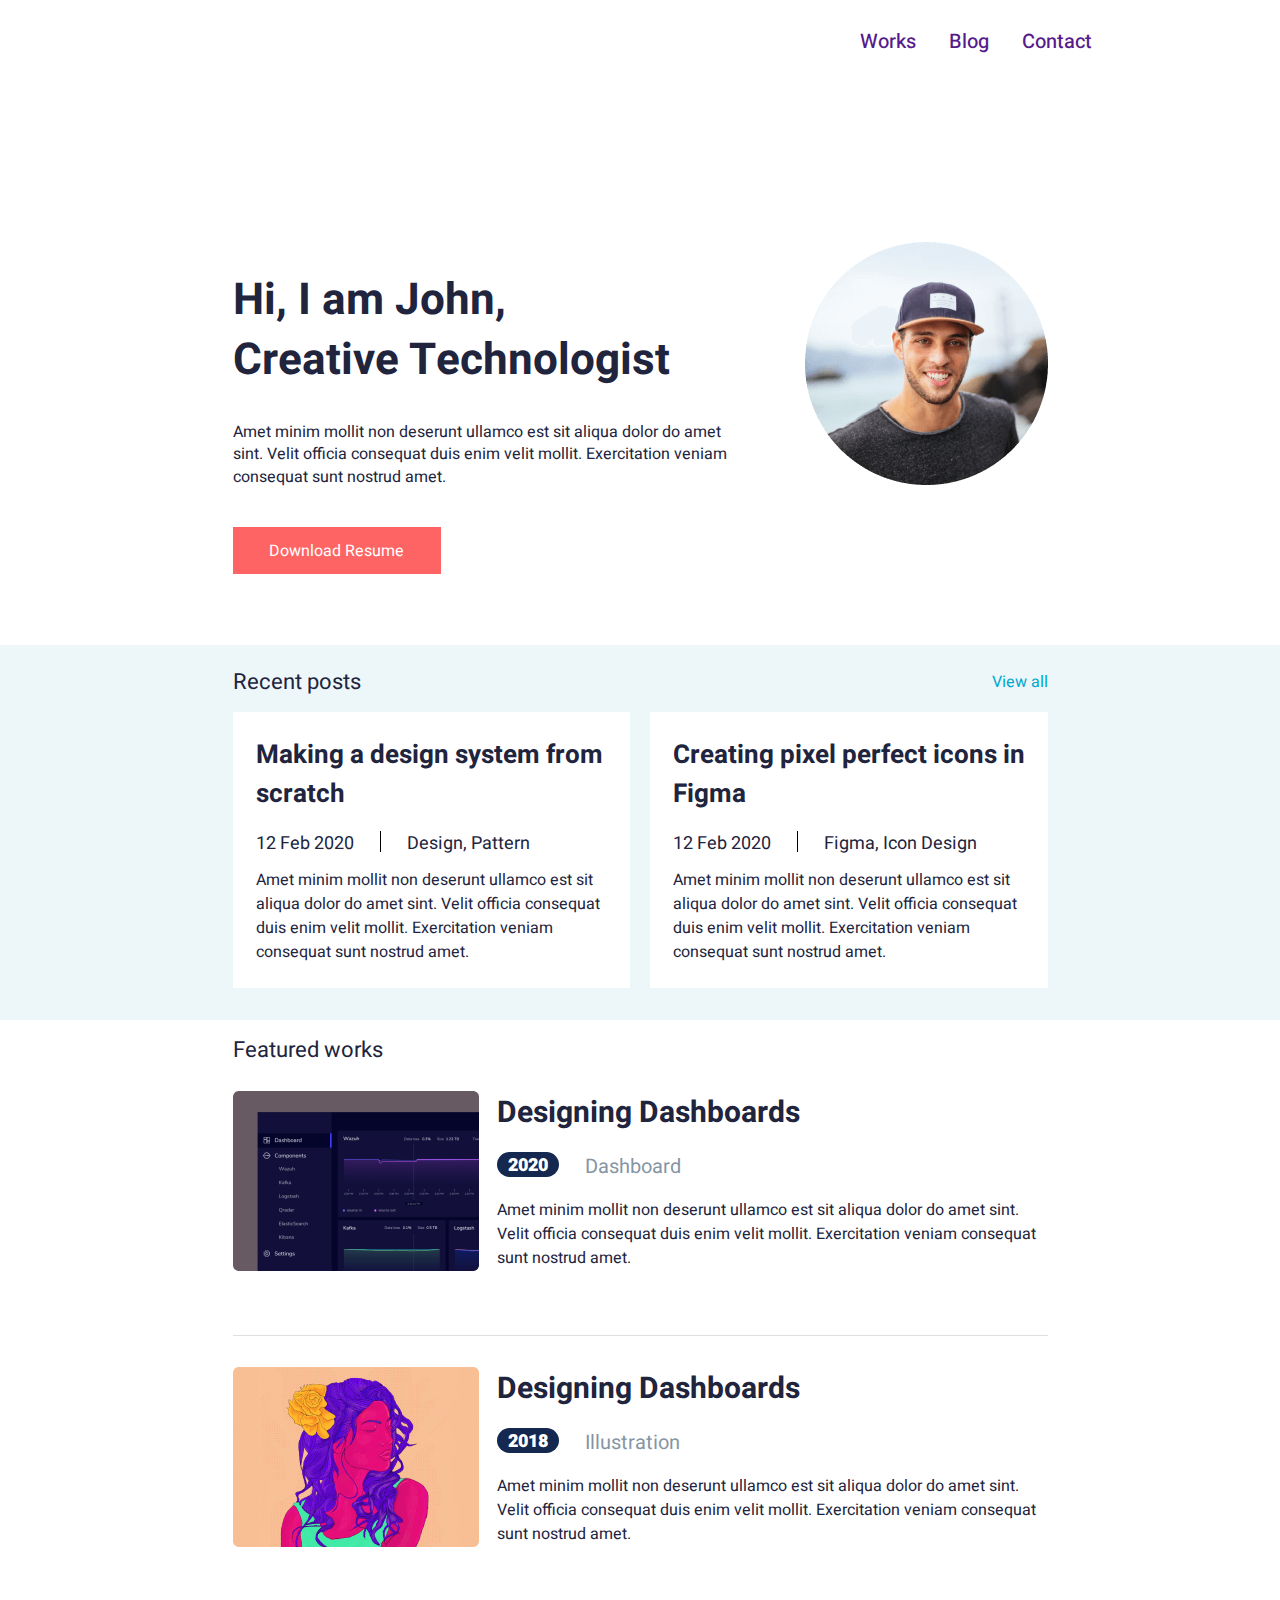
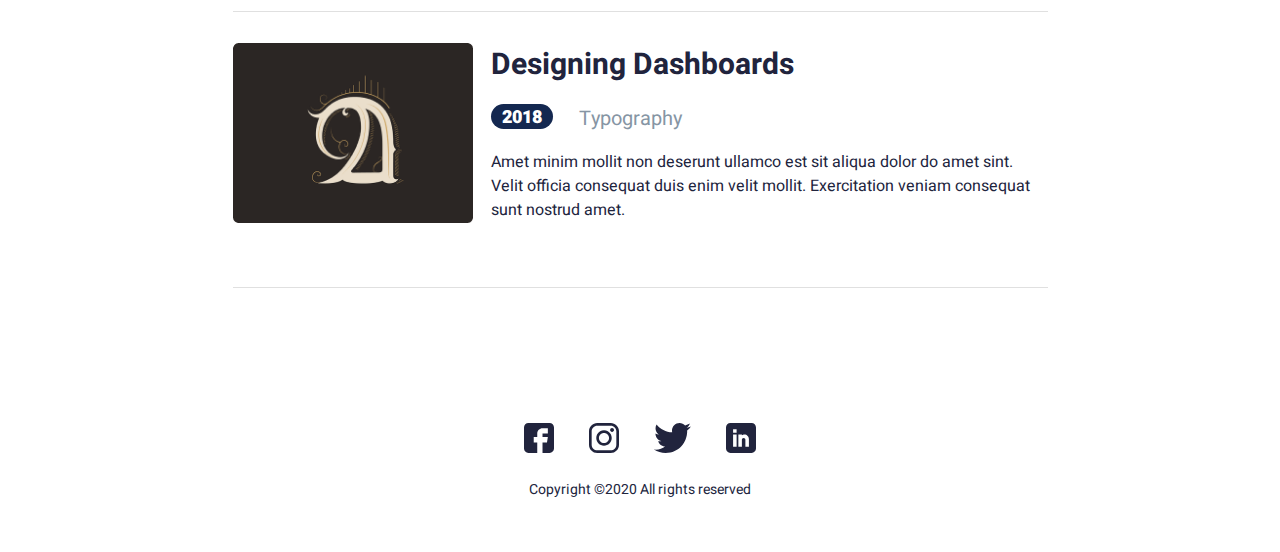
==== index.html @ 6b009638 "added" ====
<!DOCTYPE html>
<html lang="en">
	<head>
		<meta charset="UTF-8" />
		<meta http-equiv="X-UA-Compatible" content="IE=edge" />
		<meta name="viewport" content="width=device-width, initial-scale=1.0" />
		<title>John Portfolio</title>
		<link rel="stylesheet" href="./css/main.css" />
	</head>
	<body>
		<!-- HEADER -->
		<header class="header">
			<div class="container header__container">
				<nav class="header__nav hidden">
					<ul class="nav__list">
						<li class="nav__item">
							<a class="nav__link" href="">Works</a>
						</li>
						<li class="nav__item">
							<a class="nav__link" href="">Blog</a>
						</li>
						<li class="nav__item">
							<a class="nav__link" href="">Contact</a>
						</li>
					</ul>
				</nav>
				<img
					class="header__button"
					src="./images/svg/menu.svg"
					alt=""
				/>
			</div>
		</header>
		<!-- MAIN -->
		<main class="main">
			<!-- HERO -->
			<section class="hero">
				<div class="container hero__container">
					<div class="hero__info">
						<h1 class="hero__title">
							Hi, I am John, <br />
							Creative Technologist
						</h1>
						<p class="hero__subt">
							Amet minim mollit non deserunt ullamco est sit
							aliqua dolor do amet sint. Velit officia consequat
							duis enim velit mollit. Exercitation veniam
							consequat sunt nostrud amet.
						</p>
						<button class="hero__button">Download Resume</button>
					</div>
					<img
						class="hero__img"
						src="./images/png/portret.png"
						alt="photo"
						width="243"
						height="243"
					/>
				</div>
			</section>

			<!-- RESENT -->
			<section class="resent">
				<div class="container">
					<div class="resent__header">
						<p class="resent__title section-title">Recent posts</p>
						<a class="resent__link" href=""> View all </a>
					</div>

					<ul class="resent__list">
						<li class="resent__item">
							<h2 class="resent__item-title">
								Making a design system from scratch
							</h2>
							<div class="resent__time-info">
								<p class="resent__info-text time">
									12 Feb 2020
								</p>
								<div class="midle-line"></div>
								<p class="resent__info-text info">
									Design, Pattern
								</p>
							</div>
							<p class="resent__subt">
								Amet minim mollit non deserunt ullamco est sit
								aliqua dolor do amet sint. Velit officia
								consequat duis enim velit mollit. Exercitation
								veniam consequat sunt nostrud amet.
							</p>
						</li>
						<li class="resent__item">
							<h2 class="resent__item-title">
								Creating pixel perfect icons in Figma
							</h2>
							<div class="resent__time-info">
								<p class="resent__info-text time">
									12 Feb 2020
								</p>
								<div class="midle-line"></div>
								<p class="resent__info-text info">
									Figma, Icon Design
								</p>
							</div>
							<p class="resent__subt">
								Amet minim mollit non deserunt ullamco est sit
								aliqua dolor do amet sint. Velit officia
								consequat duis enim velit mollit. Exercitation
								veniam consequat sunt nostrud amet.
							</p>
						</li>
					</ul>
				</div>
			</section>
			<!-- WORKS -->
			<section class="works">
				<div class="container">
					<h3 class="works__title section-title">Featured works</h3>
					<ul class="works__list">
						<li class="works__item">
							<img
								class="works__item-img"
								src="./images/png/static.png"
								alt="picture"
								width="246"
								height="180"
								srcset="
									./images/png/static.png    1x,
									./images/png/static@2x.png 2x
								"
							/>
							<div class="works__item-infos">
								<h2 class="works__item-title">
									Designing Dashboards
								</h2>
								<div class="works__item-info">
									<button class="year-button">2020</button>
									<p class="indikator">Dashboard</p>
								</div>
								<p class="works__item-subt">
									Amet minim mollit non deserunt ullamco est
									sit aliqua dolor do amet sint. Velit officia
									consequat duis enim velit mollit.
									Exercitation veniam consequat sunt nostrud
									amet.
								</p>
							</div>
						</li>
						<li class="works__item">
							<img
								class="works__item-img"
								src="./images/png/girl.png"
								alt="picture"
								width="246"
								height="180"
								srcset="
									./images/png/girl.png    1x,
									./images/png/girl@2x.png 2x
								"
							/>
							<div class="works__item-infos">
								<h2 class="works__item-title">
									Designing Dashboards
								</h2>
								<div class="works__item-info">
									<button class="year-button">2018</button>
									<p class="indikator">Illustration</p>
								</div>
								<p class="works__item-subt">
									Amet minim mollit non deserunt ullamco est
									sit aliqua dolor do amet sint. Velit officia
									consequat duis enim velit mollit.
									Exercitation veniam consequat sunt nostrud
									amet.
								</p>
							</div>
						</li>
						<li class="works__item">
							<img
								class="works__item-img"
								src="./images/png/typography.png"
								alt="picture"
								width="246"
								height="180"
								srcset="
									./images/png/typography.png    1x,
									./images/png/typography@2x.png 2x
								"
							/>
							<div class="works__item-infos">
								<h2 class="works__item-title">
									Designing Dashboards
								</h2>
								<div class="works__item-info">
									<button class="year-button">2018</button>
									<p class="indikator">Typography</p>
								</div>
								<p class="works__item-subt">
									Amet minim mollit non deserunt ullamco est
									sit aliqua dolor do amet sint. Velit officia
									consequat duis enim velit mollit.
									Exercitation veniam consequat sunt nostrud
									amet.
								</p>
							</div>
						</li>
					</ul>
				</div>
			</section>
		</main>
		<!-- FOOTER -->
		<footer class="footer">
			<div class="container">
				<div class="footer__social">
					<img
						class="footer__social-icon"
						src="./images/svg/fb.svg"
						alt=""
					/>
					<img
						class="footer__social-icon"
						src="./images/svg/insta.svg"
						alt=""
					/>
					<img
						class="footer__social-icon"
						src="./images/svg/Vector.svg"
						alt=""
					/>
					<img
						class="footer__social-icon"
						src="./images/svg/Linkedin.svg"
						alt=""
					/>
				</div>
				<p class="copyright">Copyright ©2020 All rights reserved</p>
			</div>
		</footer>
		<!-- JavaScript -->
		<script src="js/scripts.js" defer></script>
	</body>
</html>
---- css/main.css ----
/*! normalize.css v8.0.1 | MIT License | github.com/necolas/normalize.css */@import"https://fonts.googleapis.com/css2?family=Heebo:wght@400;500;700;900&display=swap";html{line-height:1.15;-webkit-text-size-adjust:100%}body{margin:0}main{display:block}h1{font-size:2em;margin:.67em 0}hr{box-sizing:content-box;height:0;overflow:visible}pre{font-family:monospace,monospace;font-size:1em}a{background-color:rgba(0,0,0,0)}abbr[title]{border-bottom:none;text-decoration:underline;text-decoration:underline dotted}b,strong{font-weight:bolder}code,kbd,samp{font-family:monospace,monospace;font-size:1em}small{font-size:80%}sub,sup{font-size:75%;line-height:0;position:relative;vertical-align:baseline}sub{bottom:-0.25em}sup{top:-0.5em}img{border-style:none}button,input,optgroup,select,textarea{font-family:inherit;font-size:100%;line-height:1.15;margin:0}button,input{overflow:visible}button,select{text-transform:none}button,[type=button],[type=reset],[type=submit]{-webkit-appearance:button}button::-moz-focus-inner,[type=button]::-moz-focus-inner,[type=reset]::-moz-focus-inner,[type=submit]::-moz-focus-inner{border-style:none;padding:0}button:-moz-focusring,[type=button]:-moz-focusring,[type=reset]:-moz-focusring,[type=submit]:-moz-focusring{outline:1px dotted ButtonText}fieldset{padding:.35em .75em .625em}legend{box-sizing:border-box;color:inherit;display:table;max-width:100%;padding:0;white-space:normal}progress{vertical-align:baseline}textarea{overflow:auto}[type=checkbox],[type=radio]{box-sizing:border-box;padding:0}[type=number]::-webkit-inner-spin-button,[type=number]::-webkit-outer-spin-button{height:auto}[type=search]{-webkit-appearance:textfield;outline-offset:-2px}[type=search]::-webkit-search-decoration{-webkit-appearance:none}::-webkit-file-upload-button{-webkit-appearance:button;font:inherit}details{display:block}summary{display:list-item}template{display:none}[hidden]{display:none}*{margin:0;padding:0;box-sizing:border-box}html{height:100%;scroll-behavior:smooth}ul{list-style-type:none}a{text-decoration:none}body{background-color:#fff;display:flex;flex-direction:column;height:100%}.container{width:100%;max-width:855px;margin-left:auto;margin-right:auto;padding-left:2rem;padding-right:2rem}@media screen and (max-width: 768px){.container{padding-left:1.5rem;padding-right:1.5rem}}@media screen and (max-width: 375px){.container{padding-left:1rem;padding-right:1rem}}.main{flex-grow:1}input{outline:none;background-color:rgba(0,0,0,0)}html{font-size:62.5%}body{font-family:"Heebo","Arial",sans-serif;font-size:1.6rem;color:#21243d;font-weight:400;line-height:1.5}h1{font-size:4.4rem;line-height:1.36;font-weight:700;color:#21243d}@media screen and (max-width: 375px){h1{font-size:3.2rem}}h2{font-size:2.6rem;line-height:1.5;font-weight:700}@media screen and (max-width: 375px){h2{font-size:2.2rem}}.section-title{font-weight:400;font-size:2.2rem;line-height:6rem}@media screen and (max-width: 550px){.hidden{display:none}}.header{padding:2.7rem 0;margin-bottom:15.8rem}.header__container{display:flex;max-width:943px}.hero__container{display:flex;justify-content:space-between;margin-bottom:7.1rem}@media screen and (max-width: 550px){.hero__container{flex-direction:column-reverse;align-items:center}}.hero__info{width:49.7rem}@media screen and (max-width: 550px){.hero__info{max-width:80vw;text-align:center}}.hero__subt{font-size:1.6rem;line-height:1.43;color:#21243d;margin-bottom:3.8rem}.hero__button{width:20.8rem;height:4.7rem;background-color:#ff6464;color:#fff}@media screen and (max-width: 550px){.hero__img{width:20rem;height:20rem}}@media screen and (max-width: 375px){.hero__img{width:17rem;height:17rem}}.hero button{border-radius:.2 rem}.resent{background-color:#edf7fa;padding:.7rem 0 3.2rem}.resent__header{display:flex;justify-content:space-between;align-items:center}@media screen and (max-width: 550px){.resent__header{justify-content:center}}.resent__link{color:#00a8cc;font-weight:400;font-size:1.6rem;line-height:2.4rem}@media screen and (max-width: 550px){.resent__link{display:none}}.resent__list{display:flex;gap:2rem}@media screen and (max-width: 768px){.resent__list{flex-direction:column}}.resent__item{padding:2.4rem 2.1rem 2.4rem 2.3rem;background-color:#fff}.resent__item-title{margin-bottom:1.7rem}.resent__time-info{display:flex;column-gap:2.6rem;margin-bottom:1.1rem}.resent .midle-line{width:1px;height:2.1rem;border:none;background-color:#000}.resent__info-text{font-size:1.8rem;line-height:1.44}@media screen and (max-width: 550px){.resent__info-text{font-size:1.6rem}}.works__title{margin-bottom:1.1rem}@media screen and (max-width: 650px){.works__title{text-align:center}}.works__list{display:flex;flex-direction:column;gap:3.1rem;margin-bottom:8.3rem}.works__item{border-bottom:1px solid #e0e0e0;display:flex;gap:1.8rem;padding-bottom:3.5rem}@media screen and (max-width: 650px){.works__item{flex-direction:column}.works__item-img{width:80vw;height:inherit}}@media screen and (max-width: 375px){.works__item-img{width:80vw;height:inherit}}@media screen and (max-width: 650px){.works__item:not(:first-child){display:none}}.works__item-infos{display:flex;flex-direction:column}.works__item-title{font-size:3rem;line-height:1.5;margin-bottom:1.6rem}@media screen and (max-width: 375px){.works__item-title{font-size:2.4rem}}.works__item-info{display:flex;gap:2.6rem;margin-bottom:1.7rem;width:100%}.works__item-subt{padding-bottom:3rem}@media screen and (max-width: 550px){.works__item-subt{width:80vw}}.works .year-button{width:6.2rem;height:2.5rem;border-radius:16px;background-color:#142850;color:#fff;font-weight:900;font-size:1.8rem;padding:.4rem}.works .indikator{font-weight:400;font-size:2rem;line-height:2.9rem;color:#8695a4}nav{margin-left:auto}nav ul{display:flex;column-gap:3.3rem}nav li{font-size:2rem;line-height:1.5;color:#000;font-family:"Heebo","Arial",sans-serif;font-weight:500}@media screen and (max-width: 550px){nav{z-index:10;position:fixed;width:100%;height:100%;top:-2.7rem}}@media screen and (max-width: 550px)and (max-width: 550px){nav{background:rgba(0,0,0,.7);padding-top:20rem}}@media screen and (max-width: 550px){nav ul{flex-direction:column;text-align:center;gap:5rem}nav ul a{color:#fff;font-size:3rem;letter-spacing:.7rem}}.footer .container{display:flex;flex-direction:column;justify-content:center;align-items:center;padding:5.2rem 2rem;gap:2.6rem}.footer__social{display:flex;gap:3.5rem}.footer .copyright{font-size:1.4rem;line-height:2.1rem}button{border:0;cursor:pointer}.header__button{z-index:10;margin-left:auto;display:none;user-select:none}@media screen and (max-width: 550px){.header__button{display:block}}.header__button:hover{cursor:pointer}/*# sourceMappingURL=main.css.map */
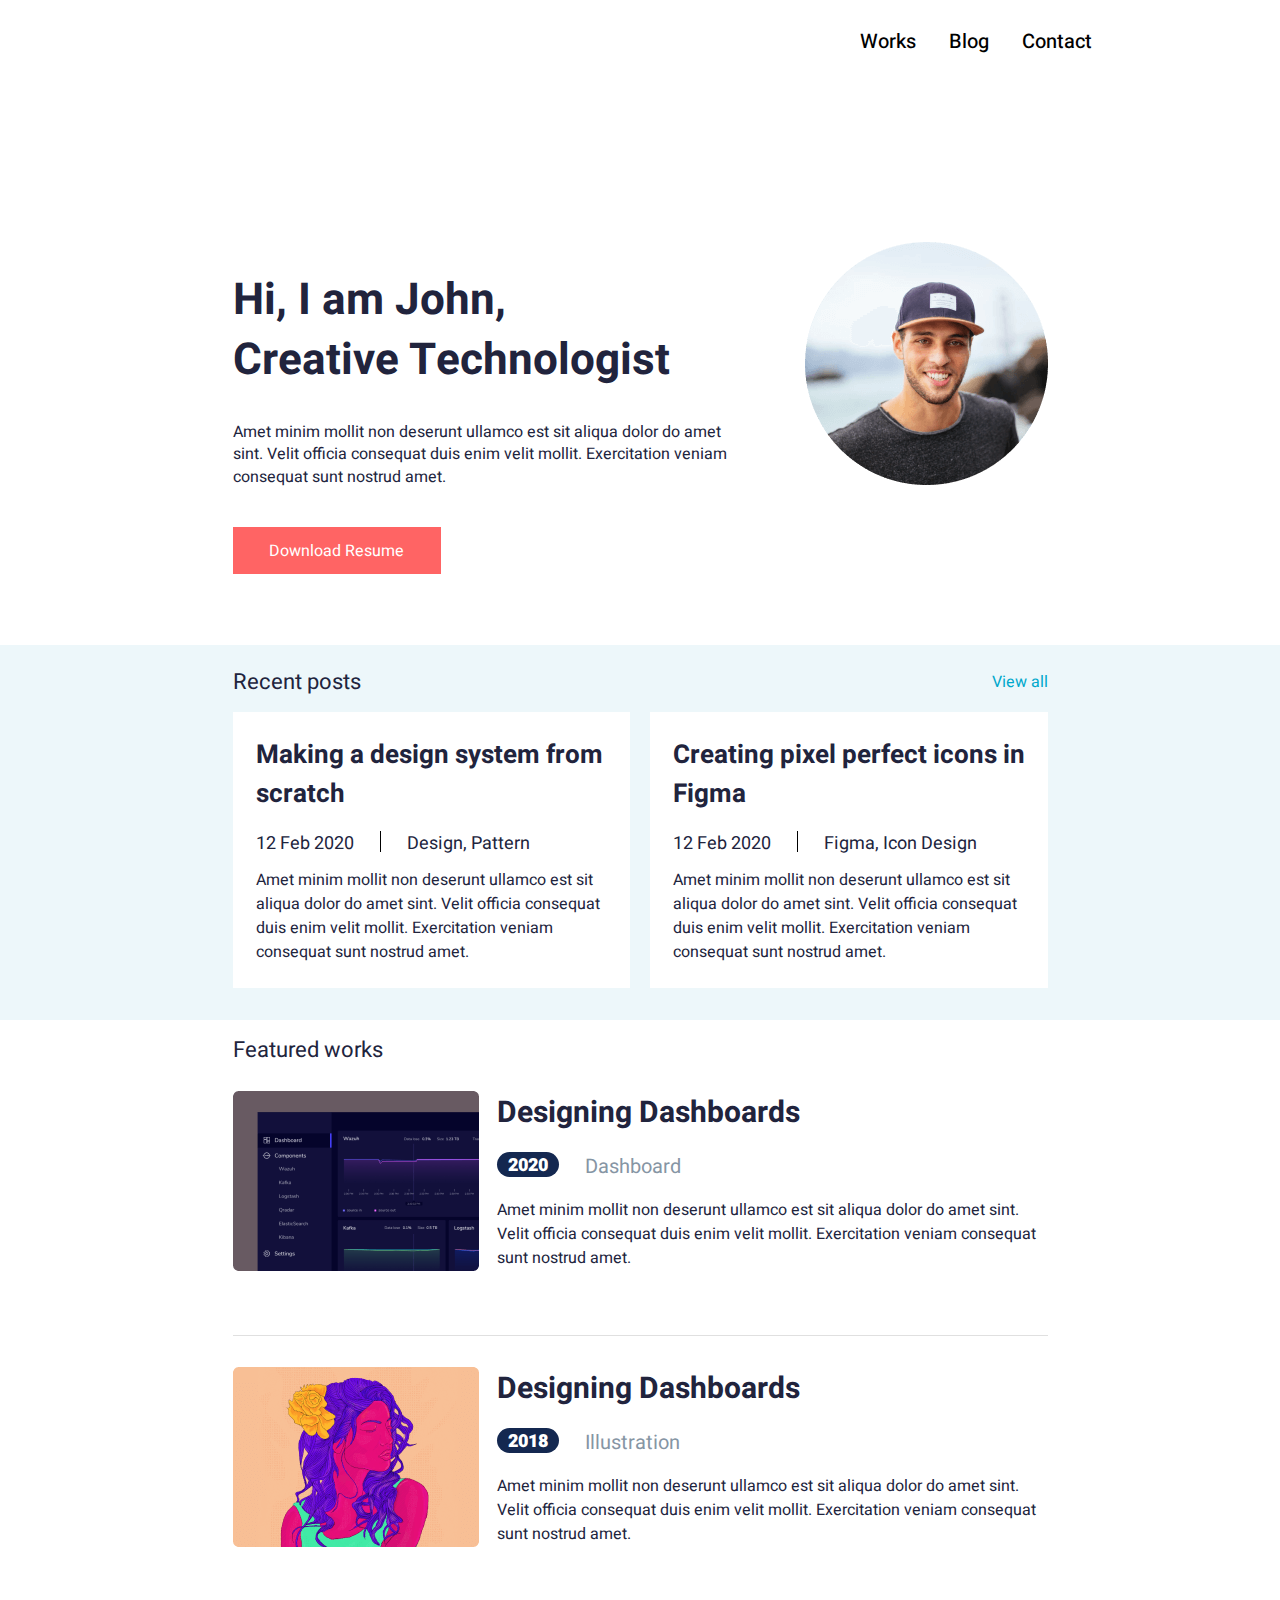
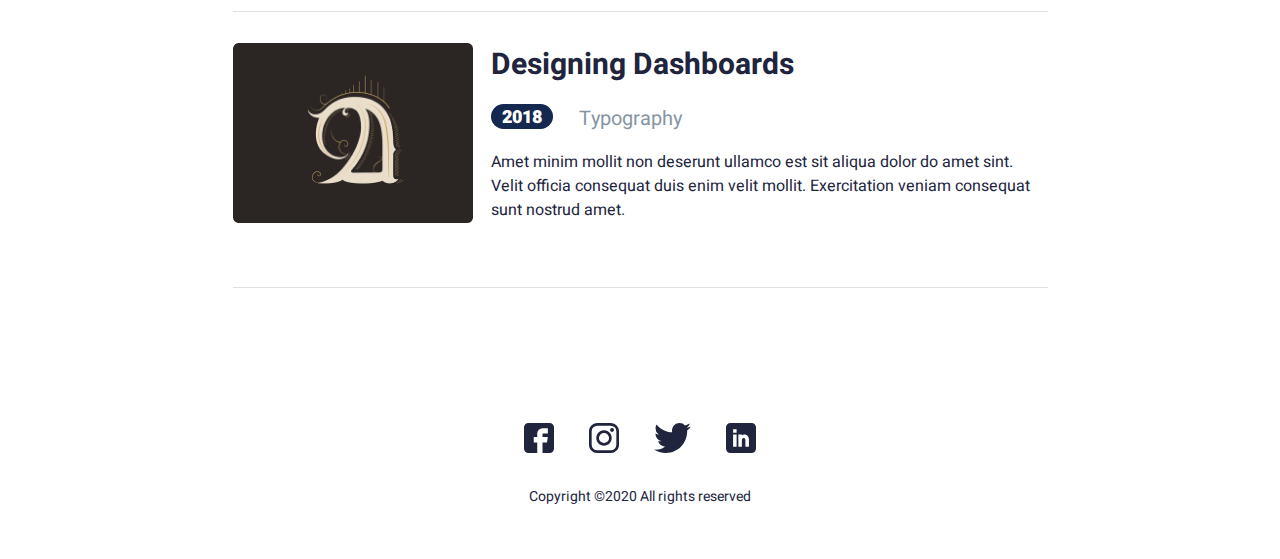
==== commit d387c1ff: "added" ====
--- a/index.html
+++ b/index.html
@@ -211,26 +211,62 @@
 		<footer class="footer">
 			<div class="container">
 				<div class="footer__social">
-					<img
-						class="footer__social-icon"
-						src="./images/svg/fb.svg"
-						alt=""
-					/>
-					<img
-						class="footer__social-icon"
-						src="./images/svg/insta.svg"
-						alt=""
-					/>
-					<img
-						class="footer__social-icon"
-						src="./images/svg/Vector.svg"
-						alt=""
-					/>
-					<img
-						class="footer__social-icon"
-						src="./images/svg/Linkedin.svg"
-						alt=""
-					/>
+					<a href="" class="icon-link">
+						<svg
+							xmlns="http://www.w3.org/2000/svg"
+							width="30"
+							height="30"
+							fill="none"
+						>
+							<path
+								fill="#21243D"
+								d="M25.605 0H4.395A4.4 4.4 0 0 0 0 4.395v21.21A4.4 4.4 0 0 0 4.395 30h8.847V19.395H9.727V14.12h3.515v-3.574a5.28 5.28 0 0 1 5.274-5.274h5.332v5.274h-5.332v3.574h5.332l-.88 5.274h-4.452V30h7.09A4.4 4.4 0 0 0 30 25.605V4.395A4.4 4.4 0 0 0 25.605 0Z"
+							/>
+						</svg>
+					</a>
+					<a href="" class="icon-link">
+						<svg
+							xmlns="http://www.w3.org/2000/svg"
+							width="30"
+							height="30"
+							fill="none"
+						>
+							<path
+								fill="#21243D"
+								d="M21.72 0H8.28C3.714 0 0 3.714 0 8.279V21.72C0 26.286 3.714 30 8.279 30H21.72C26.286 30 30 26.286 30 21.721V8.28C30 3.714 26.286 0 21.72 0Zm5.618 21.721a5.624 5.624 0 0 1-5.617 5.617H8.28a5.623 5.623 0 0 1-5.617-5.617V8.28a5.624 5.624 0 0 1 5.617-5.617H21.72a5.624 5.624 0 0 1 5.617 5.617V21.72Z"
+							/>
+							<path
+								fill="#21243D"
+								d="M15 7.27c-4.262 0-7.73 3.468-7.73 7.73 0 4.263 3.468 7.73 7.73 7.73 4.262 0 7.73-3.467 7.73-7.73 0-4.262-3.468-7.73-7.73-7.73Zm0 12.798A5.074 5.074 0 0 1 9.932 15 5.074 5.074 0 0 1 15 9.932 5.074 5.074 0 0 1 20.069 15 5.074 5.074 0 0 1 15 20.068ZM23.055 5.013a1.96 1.96 0 0 0-1.38.572 1.962 1.962 0 0 0-.573 1.38c0 .513.21 1.017.574 1.38.362.363.866.572 1.379.572a1.97 1.97 0 0 0 1.38-.571c.364-.364.571-.868.571-1.38a1.96 1.96 0 0 0-.571-1.381 1.96 1.96 0 0 0-1.38-.572Z"
+							/>
+						</svg>
+					</a>
+					<a href="" class="icon-link">
+						<svg
+							xmlns="http://www.w3.org/2000/svg"
+							width="37"
+							height="30"
+							fill="none"
+						>
+							<path
+								fill="#21243D"
+								d="M36.923 3.552a15.782 15.782 0 0 1-4.361 1.195 7.526 7.526 0 0 0 3.33-4.184 15.126 15.126 0 0 1-4.8 1.832A7.585 7.585 0 0 0 25.561 0c-4.19 0-7.564 3.402-7.564 7.572 0 .6.05 1.176.175 1.726C11.88 8.99 6.312 5.975 2.571 1.38a7.62 7.62 0 0 0-1.036 3.826 7.58 7.58 0 0 0 3.362 6.29 7.475 7.475 0 0 1-3.42-.931v.083c0 3.678 2.624 6.733 6.065 7.437a7.558 7.558 0 0 1-1.985.25c-.485 0-.974-.028-1.433-.13.98 2.998 3.764 5.202 7.073 5.274a15.21 15.21 0 0 1-9.385 3.228c-.621 0-1.217-.028-1.812-.104C3.353 28.765 7.327 30 11.612 30c13.93 0 21.545-11.538 21.545-21.54 0-.335-.012-.658-.028-.978 1.503-1.067 2.765-2.398 3.794-3.93Z"
+							/>
+						</svg>
+					</a>
+					<a href="" class="icon-link">
+						<svg
+							xmlns="http://www.w3.org/2000/svg"
+							width="30"
+							height="30"
+							fill="none"
+						>
+							<path
+								fill="#21243D"
+								d="M25.605 0H4.395A4.4 4.4 0 0 0 0 4.395v21.21A4.4 4.4 0 0 0 4.395 30h21.21A4.4 4.4 0 0 0 30 25.605V4.395A4.4 4.4 0 0 0 25.605 0Zm-15 23.79H7.09V11.483h3.515V23.79Zm0-14.063H7.09V6.21h3.515v3.516ZM22.91 23.789h-3.515v-7.031A1.76 1.76 0 0 0 17.637 15a1.76 1.76 0 0 0-1.758 1.758v7.031h-3.516V11.484h3.516v.663c.92-.286 1.52-.663 2.637-.663 2.384.003 4.394 2.142 4.394 4.67v7.635Z"
+							/>
+						</svg>
+					</a>
 				</div>
 				<p class="copyright">Copyright ©2020 All rights reserved</p>
 			</div>
--- a/css/main.css
+++ b/css/main.css
@@ -1 +1 @@
-/*! normalize.css v8.0.1 | MIT License | github.com/necolas/normalize.css */@import"https://fonts.googleapis.com/css2?family=Heebo:wght@400;500;700;900&display=swap";html{line-height:1.15;-webkit-text-size-adjust:100%}body{margin:0}main{display:block}h1{font-size:2em;margin:.67em 0}hr{box-sizing:content-box;height:0;overflow:visible}pre{font-family:monospace,monospace;font-size:1em}a{background-color:rgba(0,0,0,0)}abbr[title]{border-bottom:none;text-decoration:underline;text-decoration:underline dotted}b,strong{font-weight:bolder}code,kbd,samp{font-family:monospace,monospace;font-size:1em}small{font-size:80%}sub,sup{font-size:75%;line-height:0;position:relative;vertical-align:baseline}sub{bottom:-0.25em}sup{top:-0.5em}img{border-style:none}button,input,optgroup,select,textarea{font-family:inherit;font-size:100%;line-height:1.15;margin:0}button,input{overflow:visible}button,select{text-transform:none}button,[type=button],[type=reset],[type=submit]{-webkit-appearance:button}button::-moz-focus-inner,[type=button]::-moz-focus-inner,[type=reset]::-moz-focus-inner,[type=submit]::-moz-focus-inner{border-style:none;padding:0}button:-moz-focusring,[type=button]:-moz-focusring,[type=reset]:-moz-focusring,[type=submit]:-moz-focusring{outline:1px dotted ButtonText}fieldset{padding:.35em .75em .625em}legend{box-sizing:border-box;color:inherit;display:table;max-width:100%;padding:0;white-space:normal}progress{vertical-align:baseline}textarea{overflow:auto}[type=checkbox],[type=radio]{box-sizing:border-box;padding:0}[type=number]::-webkit-inner-spin-button,[type=number]::-webkit-outer-spin-button{height:auto}[type=search]{-webkit-appearance:textfield;outline-offset:-2px}[type=search]::-webkit-search-decoration{-webkit-appearance:none}::-webkit-file-upload-button{-webkit-appearance:button;font:inherit}details{display:block}summary{display:list-item}template{display:none}[hidden]{display:none}*{margin:0;padding:0;box-sizing:border-box}html{height:100%;scroll-behavior:smooth}ul{list-style-type:none}a{text-decoration:none}body{background-color:#fff;display:flex;flex-direction:column;height:100%}.container{width:100%;max-width:855px;margin-left:auto;margin-right:auto;padding-left:2rem;padding-right:2rem}@media screen and (max-width: 768px){.container{padding-left:1.5rem;padding-right:1.5rem}}@media screen and (max-width: 375px){.container{padding-left:1rem;padding-right:1rem}}.main{flex-grow:1}input{outline:none;background-color:rgba(0,0,0,0)}html{font-size:62.5%}body{font-family:"Heebo","Arial",sans-serif;font-size:1.6rem;color:#21243d;font-weight:400;line-height:1.5}h1{font-size:4.4rem;line-height:1.36;font-weight:700;color:#21243d}@media screen and (max-width: 375px){h1{font-size:3.2rem}}h2{font-size:2.6rem;line-height:1.5;font-weight:700}@media screen and (max-width: 375px){h2{font-size:2.2rem}}.section-title{font-weight:400;font-size:2.2rem;line-height:6rem}@media screen and (max-width: 550px){.hidden{display:none}}.header{padding:2.7rem 0;margin-bottom:15.8rem}.header__container{display:flex;max-width:943px}.hero__container{display:flex;justify-content:space-between;margin-bottom:7.1rem}@media screen and (max-width: 550px){.hero__container{flex-direction:column-reverse;align-items:center}}.hero__info{width:49.7rem}@media screen and (max-width: 550px){.hero__info{max-width:80vw;text-align:center}}.hero__subt{font-size:1.6rem;line-height:1.43;color:#21243d;margin-bottom:3.8rem}.hero__button{width:20.8rem;height:4.7rem;background-color:#ff6464;color:#fff}@media screen and (max-width: 550px){.hero__img{width:20rem;height:20rem}}@media screen and (max-width: 375px){.hero__img{width:17rem;height:17rem}}.hero button{border-radius:.2 rem}.resent{background-color:#edf7fa;padding:.7rem 0 3.2rem}.resent__header{display:flex;justify-content:space-between;align-items:center}@media screen and (max-width: 550px){.resent__header{justify-content:center}}.resent__link{color:#00a8cc;font-weight:400;font-size:1.6rem;line-height:2.4rem}@media screen and (max-width: 550px){.resent__link{display:none}}.resent__list{display:flex;gap:2rem}@media screen and (max-width: 768px){.resent__list{flex-direction:column}}.resent__item{padding:2.4rem 2.1rem 2.4rem 2.3rem;background-color:#fff}.resent__item-title{margin-bottom:1.7rem}.resent__time-info{display:flex;column-gap:2.6rem;margin-bottom:1.1rem}.resent .midle-line{width:1px;height:2.1rem;border:none;background-color:#000}.resent__info-text{font-size:1.8rem;line-height:1.44}@media screen and (max-width: 550px){.resent__info-text{font-size:1.6rem}}.works__title{margin-bottom:1.1rem}@media screen and (max-width: 650px){.works__title{text-align:center}}.works__list{display:flex;flex-direction:column;gap:3.1rem;margin-bottom:8.3rem}.works__item{border-bottom:1px solid #e0e0e0;display:flex;gap:1.8rem;padding-bottom:3.5rem}@media screen and (max-width: 650px){.works__item{flex-direction:column}.works__item-img{width:80vw;height:inherit}}@media screen and (max-width: 375px){.works__item-img{width:80vw;height:inherit}}@media screen and (max-width: 650px){.works__item:not(:first-child){display:none}}.works__item-infos{display:flex;flex-direction:column}.works__item-title{font-size:3rem;line-height:1.5;margin-bottom:1.6rem}@media screen and (max-width: 375px){.works__item-title{font-size:2.4rem}}.works__item-info{display:flex;gap:2.6rem;margin-bottom:1.7rem;width:100%}.works__item-subt{padding-bottom:3rem}@media screen and (max-width: 550px){.works__item-subt{width:80vw}}.works .year-button{width:6.2rem;height:2.5rem;border-radius:16px;background-color:#142850;color:#fff;font-weight:900;font-size:1.8rem;padding:.4rem}.works .indikator{font-weight:400;font-size:2rem;line-height:2.9rem;color:#8695a4}nav{margin-left:auto}nav ul{display:flex;column-gap:3.3rem}nav li{font-size:2rem;line-height:1.5;color:#000;font-family:"Heebo","Arial",sans-serif;font-weight:500}@media screen and (max-width: 550px){nav{z-index:10;position:fixed;width:100%;height:100%;top:-2.7rem}}@media screen and (max-width: 550px)and (max-width: 550px){nav{background:rgba(0,0,0,.7);padding-top:20rem}}@media screen and (max-width: 550px){nav ul{flex-direction:column;text-align:center;gap:5rem}nav ul a{color:#fff;font-size:3rem;letter-spacing:.7rem}}.footer .container{display:flex;flex-direction:column;justify-content:center;align-items:center;padding:5.2rem 2rem;gap:2.6rem}.footer__social{display:flex;gap:3.5rem}.footer .copyright{font-size:1.4rem;line-height:2.1rem}button{border:0;cursor:pointer}.header__button{z-index:10;margin-left:auto;display:none;user-select:none}@media screen and (max-width: 550px){.header__button{display:block}}.header__button:hover{cursor:pointer}/*# sourceMappingURL=main.css.map */+/*! normalize.css v8.0.1 | MIT License | github.com/necolas/normalize.css */@import"https://fonts.googleapis.com/css2?family=Heebo:wght@400;500;700;900&display=swap";html{line-height:1.15;-webkit-text-size-adjust:100%}body{margin:0}main{display:block}h1{font-size:2em;margin:.67em 0}hr{box-sizing:content-box;height:0;overflow:visible}pre{font-family:monospace,monospace;font-size:1em}a{background-color:rgba(0,0,0,0)}abbr[title]{border-bottom:none;text-decoration:underline;text-decoration:underline dotted}b,strong{font-weight:bolder}code,kbd,samp{font-family:monospace,monospace;font-size:1em}small{font-size:80%}sub,sup{font-size:75%;line-height:0;position:relative;vertical-align:baseline}sub{bottom:-0.25em}sup{top:-0.5em}img{border-style:none}button,input,optgroup,select,textarea{font-family:inherit;font-size:100%;line-height:1.15;margin:0}button,input{overflow:visible}button,select{text-transform:none}button,[type=button],[type=reset],[type=submit]{-webkit-appearance:button}button::-moz-focus-inner,[type=button]::-moz-focus-inner,[type=reset]::-moz-focus-inner,[type=submit]::-moz-focus-inner{border-style:none;padding:0}button:-moz-focusring,[type=button]:-moz-focusring,[type=reset]:-moz-focusring,[type=submit]:-moz-focusring{outline:1px dotted ButtonText}fieldset{padding:.35em .75em .625em}legend{box-sizing:border-box;color:inherit;display:table;max-width:100%;padding:0;white-space:normal}progress{vertical-align:baseline}textarea{overflow:auto}[type=checkbox],[type=radio]{box-sizing:border-box;padding:0}[type=number]::-webkit-inner-spin-button,[type=number]::-webkit-outer-spin-button{height:auto}[type=search]{-webkit-appearance:textfield;outline-offset:-2px}[type=search]::-webkit-search-decoration{-webkit-appearance:none}::-webkit-file-upload-button{-webkit-appearance:button;font:inherit}details{display:block}summary{display:list-item}template{display:none}[hidden]{display:none}*{margin:0;padding:0;box-sizing:border-box}html{height:100%;scroll-behavior:smooth}ul{list-style-type:none}a{text-decoration:none}body{background-color:#fff;display:flex;flex-direction:column;height:100%}.container{width:100%;max-width:855px;margin-left:auto;margin-right:auto;padding-left:2rem;padding-right:2rem}@media screen and (max-width: 768px){.container{padding-left:1.5rem;padding-right:1.5rem}}@media screen and (max-width: 375px){.container{padding-left:1rem;padding-right:1rem}}.main{flex-grow:1}input{outline:none;background-color:rgba(0,0,0,0)}html{font-size:62.5%}body{font-family:"Heebo","Arial",sans-serif;font-size:1.6rem;color:#21243d;font-weight:400;line-height:1.5}h1{font-size:4.4rem;line-height:1.36;font-weight:700;color:#21243d}@media screen and (max-width: 375px){h1{font-size:3.2rem}}h2{font-size:2.6rem;line-height:1.5;font-weight:700}@media screen and (max-width: 375px){h2{font-size:2.2rem}}.section-title{font-weight:400;font-size:2.2rem;line-height:6rem}@media screen and (max-width: 550px){.hidden{display:none}}.header{padding:2.7rem 0;margin-bottom:15.8rem}.header__container{display:flex;max-width:943px}.hero__container{display:flex;justify-content:space-between;margin-bottom:7.1rem}@media screen and (max-width: 550px){.hero__container{flex-direction:column-reverse;align-items:center}}.hero__info{width:49.7rem}@media screen and (max-width: 550px){.hero__info{max-width:80vw;text-align:center}}.hero__subt{font-size:1.6rem;line-height:1.43;color:#21243d;margin-bottom:3.8rem}.hero__button{width:20.8rem;height:4.7rem;background-color:#ff6464;color:#fff}@media screen and (max-width: 550px){.hero__img{width:20rem;height:20rem}}@media screen and (max-width: 375px){.hero__img{width:17rem;height:17rem}}.hero button{border-radius:.2 rem}.resent{background-color:#edf7fa;padding:.7rem 0 3.2rem}.resent__header{display:flex;justify-content:space-between;align-items:center}@media screen and (max-width: 550px){.resent__header{justify-content:center}}.resent__link{color:#00a8cc;font-weight:400;font-size:1.6rem;line-height:2.4rem}@media screen and (max-width: 550px){.resent__link{display:none}}.resent__list{display:flex;gap:2rem}@media screen and (max-width: 768px){.resent__list{flex-direction:column}}.resent__item{padding:2.4rem 2.1rem 2.4rem 2.3rem;background-color:#fff}.resent__item-title{margin-bottom:1.7rem}.resent__time-info{display:flex;column-gap:2.6rem;margin-bottom:1.1rem}.resent .midle-line{width:1px;height:2.1rem;border:none;background-color:#000}.resent__info-text{font-size:1.8rem;line-height:1.44}@media screen and (max-width: 550px){.resent__info-text{font-size:1.6rem}}.works__title{margin-bottom:1.1rem}@media screen and (max-width: 650px){.works__title{text-align:center}}.works__list{display:flex;flex-direction:column;gap:3.1rem;margin-bottom:8.3rem}.works__item{border-bottom:1px solid #e0e0e0;display:flex;gap:1.8rem;padding-bottom:3.5rem}@media screen and (max-width: 650px){.works__item{flex-direction:column}.works__item-img{width:80vw;height:inherit}}@media screen and (max-width: 375px){.works__item-img{width:80vw;height:inherit}}@media screen and (max-width: 650px){.works__item:not(:first-child){display:none}}.works__item-infos{display:flex;flex-direction:column}.works__item-title{font-size:3rem;line-height:1.5;margin-bottom:1.6rem}@media screen and (max-width: 375px){.works__item-title{font-size:2.4rem}}.works__item-info{display:flex;gap:2.6rem;margin-bottom:1.7rem;width:100%}.works__item-subt{padding-bottom:3rem}@media screen and (max-width: 550px){.works__item-subt{width:80vw}}.works .year-button{width:6.2rem;height:2.5rem;border-radius:16px;background-color:#142850;color:#fff;font-weight:900;font-size:1.8rem;padding:.4rem}.works .indikator{font-weight:400;font-size:2rem;line-height:2.9rem;color:#8695a4}nav{margin-left:auto}nav ul{display:flex;column-gap:3.3rem}nav .nav__link{font-size:2rem;line-height:1.5;color:#000;font-family:"Heebo","Arial",sans-serif;font-weight:500}nav .nav__link:hover{color:#ff6464}@media screen and (max-width: 550px){nav{z-index:10;position:fixed;width:100%;height:100%;top:-2.7rem}}@media screen and (max-width: 550px)and (max-width: 550px){nav{background:rgba(0,0,0,.7);padding-top:20rem}}@media screen and (max-width: 550px){nav ul{flex-direction:column;text-align:center;gap:5rem}nav ul a{color:#fff;font-size:3rem;letter-spacing:.7rem}}.footer .container{display:flex;flex-direction:column;justify-content:center;align-items:center;padding:5.2rem 2rem;gap:2.6rem}.footer__social{display:flex;gap:3.5rem}.footer .copyright{font-size:1.4rem;line-height:2.1rem}.icon-link{fill:#000}button{border:0;cursor:pointer}button:hover{background-color:#00a8cc}.header__button{z-index:10;margin-left:auto;display:none;user-select:none}@media screen and (max-width: 550px){.header__button{display:block}}.year-button:hover{background-color:#ff6464;color:#21243d}.header__button:hover{cursor:pointer}/*# sourceMappingURL=main.css.map */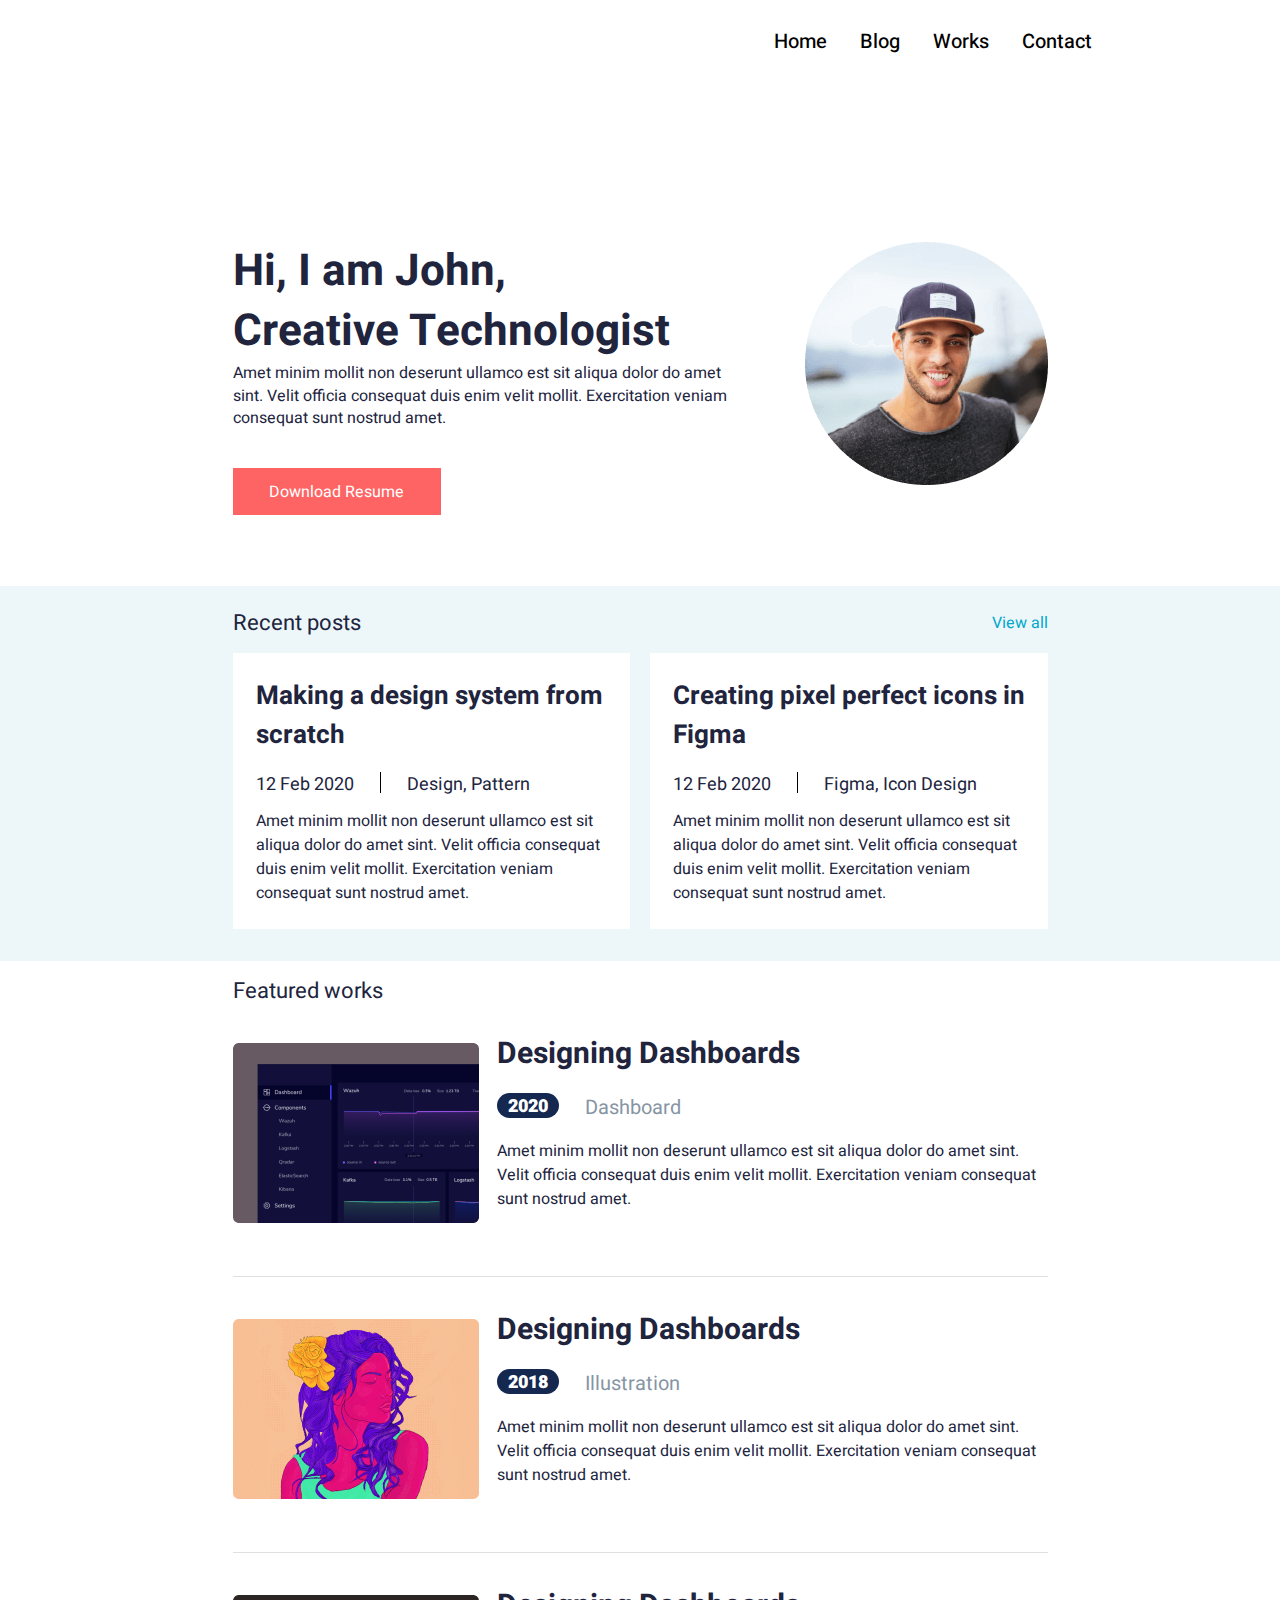
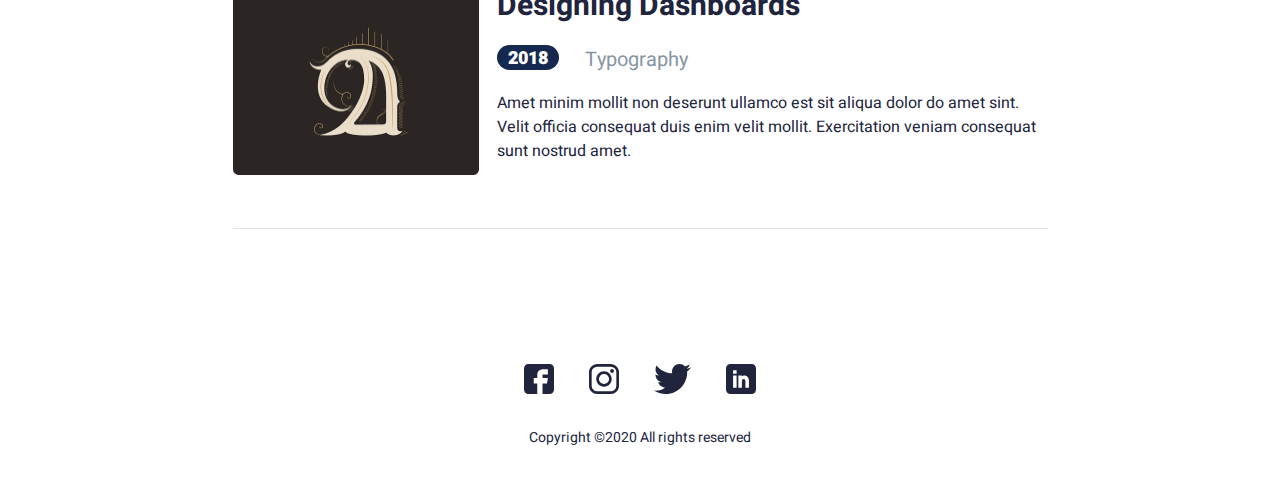
==== commit 296552fa: "added" ====
--- a/index.html
+++ b/index.html
@@ -14,10 +14,17 @@
 				<nav class="header__nav hidden">
 					<ul class="nav__list">
 						<li class="nav__item">
-							<a class="nav__link" href="">Works</a>
-						</li>
-						<li class="nav__item">
-							<a class="nav__link" href="">Blog</a>
+							<a class="nav__link" href="./index.html">Home</a>
+						</li>
+						<li class="nav__item">
+							<a class="nav__link" href="./pages/blog.html"
+								>Blog</a
+							>
+						</li>
+						<li class="nav__item">
+							<a class="nav__link" href="./pages/work.html"
+								>Works</a
+							>
 						</li>
 						<li class="nav__item">
 							<a class="nav__link" href="">Contact</a>
@@ -27,8 +34,7 @@
 				<img
 					class="header__button"
 					src="./images/svg/menu.svg"
-					alt=""
-				/>
+					alt="" />
 			</div>
 		</header>
 		<!-- MAIN -->
@@ -54,8 +60,7 @@
 						src="./images/png/portret.png"
 						alt="photo"
 						width="243"
-						height="243"
-					/>
+						height="243" />
 				</div>
 			</section>
 
@@ -116,18 +121,21 @@
 				<div class="container">
 					<h3 class="works__title section-title">Featured works</h3>
 					<ul class="works__list">
-						<li class="works__item">
-							<img
-								class="works__item-img"
-								src="./images/png/static.png"
-								alt="picture"
-								width="246"
-								height="180"
-								srcset="
-									./images/png/static.png    1x,
-									./images/png/static@2x.png 2x
-								"
-							/>
+						<li class="works__item hide">
+							<a
+								class="works__link"
+								href="./pages/work_detail.html">
+								<img
+									class="works__item-img"
+									src="./images/png/static.png"
+									alt="picture"
+									width="246"
+									height="180"
+									srcset="
+										./images/png/static.png    1x,
+										./images/png/static@2x.png 2x
+									" />
+							</a>
 							<div class="works__item-infos">
 								<h2 class="works__item-title">
 									Designing Dashboards
@@ -145,18 +153,21 @@
 								</p>
 							</div>
 						</li>
-						<li class="works__item">
-							<img
-								class="works__item-img"
-								src="./images/png/girl.png"
-								alt="picture"
-								width="246"
-								height="180"
-								srcset="
-									./images/png/girl.png    1x,
-									./images/png/girl@2x.png 2x
-								"
-							/>
+						<li class="works__item hide">
+							<a
+								class="works__link"
+								href="./pages/work_detail.html">
+								<img
+									class="works__item-img"
+									src="./images/png/girl.png"
+									alt="picture"
+									width="246"
+									height="180"
+									srcset="
+										./images/png/girl.png    1x,
+										./images/png/girl@2x.png 2x
+									" />
+							</a>
 							<div class="works__item-infos">
 								<h2 class="works__item-title">
 									Designing Dashboards
@@ -174,18 +185,21 @@
 								</p>
 							</div>
 						</li>
-						<li class="works__item">
-							<img
-								class="works__item-img"
-								src="./images/png/typography.png"
-								alt="picture"
-								width="246"
-								height="180"
-								srcset="
-									./images/png/typography.png    1x,
-									./images/png/typography@2x.png 2x
-								"
-							/>
+						<li class="works__item hide">
+							<a
+								class="works__link"
+								href="./pages/work_detail.html">
+								<img
+									class="works__item-img"
+									src="./images/png/typography.png"
+									alt="picture"
+									width="246"
+									height="180"
+									srcset="
+										./images/png/typography.png    1x,
+										./images/png/typography@2x.png 2x
+									" />
+							</a>
 							<div class="works__item-infos">
 								<h2 class="works__item-title">
 									Designing Dashboards
@@ -216,12 +230,10 @@
 							xmlns="http://www.w3.org/2000/svg"
 							width="30"
 							height="30"
-							fill="none"
-						>
-							<path
-								fill="#21243D"
-								d="M25.605 0H4.395A4.4 4.4 0 0 0 0 4.395v21.21A4.4 4.4 0 0 0 4.395 30h8.847V19.395H9.727V14.12h3.515v-3.574a5.28 5.28 0 0 1 5.274-5.274h5.332v5.274h-5.332v3.574h5.332l-.88 5.274h-4.452V30h7.09A4.4 4.4 0 0 0 30 25.605V4.395A4.4 4.4 0 0 0 25.605 0Z"
-							/>
+							fill="none">
+							<path
+								fill="#21243D"
+								d="M25.605 0H4.395A4.4 4.4 0 0 0 0 4.395v21.21A4.4 4.4 0 0 0 4.395 30h8.847V19.395H9.727V14.12h3.515v-3.574a5.28 5.28 0 0 1 5.274-5.274h5.332v5.274h-5.332v3.574h5.332l-.88 5.274h-4.452V30h7.09A4.4 4.4 0 0 0 30 25.605V4.395A4.4 4.4 0 0 0 25.605 0Z" />
 						</svg>
 					</a>
 					<a href="" class="icon-link">
@@ -229,16 +241,13 @@
 							xmlns="http://www.w3.org/2000/svg"
 							width="30"
 							height="30"
-							fill="none"
-						>
-							<path
-								fill="#21243D"
-								d="M21.72 0H8.28C3.714 0 0 3.714 0 8.279V21.72C0 26.286 3.714 30 8.279 30H21.72C26.286 30 30 26.286 30 21.721V8.28C30 3.714 26.286 0 21.72 0Zm5.618 21.721a5.624 5.624 0 0 1-5.617 5.617H8.28a5.623 5.623 0 0 1-5.617-5.617V8.28a5.624 5.624 0 0 1 5.617-5.617H21.72a5.624 5.624 0 0 1 5.617 5.617V21.72Z"
-							/>
-							<path
-								fill="#21243D"
-								d="M15 7.27c-4.262 0-7.73 3.468-7.73 7.73 0 4.263 3.468 7.73 7.73 7.73 4.262 0 7.73-3.467 7.73-7.73 0-4.262-3.468-7.73-7.73-7.73Zm0 12.798A5.074 5.074 0 0 1 9.932 15 5.074 5.074 0 0 1 15 9.932 5.074 5.074 0 0 1 20.069 15 5.074 5.074 0 0 1 15 20.068ZM23.055 5.013a1.96 1.96 0 0 0-1.38.572 1.962 1.962 0 0 0-.573 1.38c0 .513.21 1.017.574 1.38.362.363.866.572 1.379.572a1.97 1.97 0 0 0 1.38-.571c.364-.364.571-.868.571-1.38a1.96 1.96 0 0 0-.571-1.381 1.96 1.96 0 0 0-1.38-.572Z"
-							/>
+							fill="none">
+							<path
+								fill="#21243D"
+								d="M21.72 0H8.28C3.714 0 0 3.714 0 8.279V21.72C0 26.286 3.714 30 8.279 30H21.72C26.286 30 30 26.286 30 21.721V8.28C30 3.714 26.286 0 21.72 0Zm5.618 21.721a5.624 5.624 0 0 1-5.617 5.617H8.28a5.623 5.623 0 0 1-5.617-5.617V8.28a5.624 5.624 0 0 1 5.617-5.617H21.72a5.624 5.624 0 0 1 5.617 5.617V21.72Z" />
+							<path
+								fill="#21243D"
+								d="M15 7.27c-4.262 0-7.73 3.468-7.73 7.73 0 4.263 3.468 7.73 7.73 7.73 4.262 0 7.73-3.467 7.73-7.73 0-4.262-3.468-7.73-7.73-7.73Zm0 12.798A5.074 5.074 0 0 1 9.932 15 5.074 5.074 0 0 1 15 9.932 5.074 5.074 0 0 1 20.069 15 5.074 5.074 0 0 1 15 20.068ZM23.055 5.013a1.96 1.96 0 0 0-1.38.572 1.962 1.962 0 0 0-.573 1.38c0 .513.21 1.017.574 1.38.362.363.866.572 1.379.572a1.97 1.97 0 0 0 1.38-.571c.364-.364.571-.868.571-1.38a1.96 1.96 0 0 0-.571-1.381 1.96 1.96 0 0 0-1.38-.572Z" />
 						</svg>
 					</a>
 					<a href="" class="icon-link">
@@ -246,25 +255,21 @@
 							xmlns="http://www.w3.org/2000/svg"
 							width="37"
 							height="30"
+							fill="none">
+							<path
+								fill="#21243D"
+								d="M36.923 3.552a15.782 15.782 0 0 1-4.361 1.195 7.526 7.526 0 0 0 3.33-4.184 15.126 15.126 0 0 1-4.8 1.832A7.585 7.585 0 0 0 25.561 0c-4.19 0-7.564 3.402-7.564 7.572 0 .6.05 1.176.175 1.726C11.88 8.99 6.312 5.975 2.571 1.38a7.62 7.62 0 0 0-1.036 3.826 7.58 7.58 0 0 0 3.362 6.29 7.475 7.475 0 0 1-3.42-.931v.083c0 3.678 2.624 6.733 6.065 7.437a7.558 7.558 0 0 1-1.985.25c-.485 0-.974-.028-1.433-.13.98 2.998 3.764 5.202 7.073 5.274a15.21 15.21 0 0 1-9.385 3.228c-.621 0-1.217-.028-1.812-.104C3.353 28.765 7.327 30 11.612 30c13.93 0 21.545-11.538 21.545-21.54 0-.335-.012-.658-.028-.978 1.503-1.067 2.765-2.398 3.794-3.93Z" />
+						</svg>
+					</a>
+					<a href="" class="icon-link">
+						<svg
+							width="30"
+							height="30"
 							fill="none"
-						>
-							<path
-								fill="#21243D"
-								d="M36.923 3.552a15.782 15.782 0 0 1-4.361 1.195 7.526 7.526 0 0 0 3.33-4.184 15.126 15.126 0 0 1-4.8 1.832A7.585 7.585 0 0 0 25.561 0c-4.19 0-7.564 3.402-7.564 7.572 0 .6.05 1.176.175 1.726C11.88 8.99 6.312 5.975 2.571 1.38a7.62 7.62 0 0 0-1.036 3.826 7.58 7.58 0 0 0 3.362 6.29 7.475 7.475 0 0 1-3.42-.931v.083c0 3.678 2.624 6.733 6.065 7.437a7.558 7.558 0 0 1-1.985.25c-.485 0-.974-.028-1.433-.13.98 2.998 3.764 5.202 7.073 5.274a15.21 15.21 0 0 1-9.385 3.228c-.621 0-1.217-.028-1.812-.104C3.353 28.765 7.327 30 11.612 30c13.93 0 21.545-11.538 21.545-21.54 0-.335-.012-.658-.028-.978 1.503-1.067 2.765-2.398 3.794-3.93Z"
-							/>
-						</svg>
-					</a>
-					<a href="" class="icon-link">
-						<svg
-							xmlns="http://www.w3.org/2000/svg"
-							width="30"
-							height="30"
-							fill="none"
-						>
-							<path
-								fill="#21243D"
-								d="M25.605 0H4.395A4.4 4.4 0 0 0 0 4.395v21.21A4.4 4.4 0 0 0 4.395 30h21.21A4.4 4.4 0 0 0 30 25.605V4.395A4.4 4.4 0 0 0 25.605 0Zm-15 23.79H7.09V11.483h3.515V23.79Zm0-14.063H7.09V6.21h3.515v3.516ZM22.91 23.789h-3.515v-7.031A1.76 1.76 0 0 0 17.637 15a1.76 1.76 0 0 0-1.758 1.758v7.031h-3.516V11.484h3.516v.663c.92-.286 1.52-.663 2.637-.663 2.384.003 4.394 2.142 4.394 4.67v7.635Z"
-							/>
+							xmlns="http://www.w3.org/2000/svg">
+							<path
+								fill="#21243D"
+								d="M25.605 0H4.395A4.4 4.4 0 0 0 0 4.395v21.21A4.4 4.4 0 0 0 4.395 30h21.21A4.4 4.4 0 0 0 30 25.605V4.395A4.4 4.4 0 0 0 25.605 0Zm-15 23.79H7.09V11.483h3.515V23.79Zm0-14.063H7.09V6.21h3.515v3.516ZM22.91 23.789h-3.515v-7.031A1.76 1.76 0 0 0 17.637 15a1.76 1.76 0 0 0-1.758 1.758v7.031h-3.516V11.484h3.516v.663c.92-.286 1.52-.663 2.637-.663 2.384.003 4.394 2.142 4.394 4.67v7.635Z" />
 						</svg>
 					</a>
 				</div>
--- a/css/main.css
+++ b/css/main.css
@@ -1 +1 @@
-/*! normalize.css v8.0.1 | MIT License | github.com/necolas/normalize.css */@import"https://fonts.googleapis.com/css2?family=Heebo:wght@400;500;700;900&display=swap";html{line-height:1.15;-webkit-text-size-adjust:100%}body{margin:0}main{display:block}h1{font-size:2em;margin:.67em 0}hr{box-sizing:content-box;height:0;overflow:visible}pre{font-family:monospace,monospace;font-size:1em}a{background-color:rgba(0,0,0,0)}abbr[title]{border-bottom:none;text-decoration:underline;text-decoration:underline dotted}b,strong{font-weight:bolder}code,kbd,samp{font-family:monospace,monospace;font-size:1em}small{font-size:80%}sub,sup{font-size:75%;line-height:0;position:relative;vertical-align:baseline}sub{bottom:-0.25em}sup{top:-0.5em}img{border-style:none}button,input,optgroup,select,textarea{font-family:inherit;font-size:100%;line-height:1.15;margin:0}button,input{overflow:visible}button,select{text-transform:none}button,[type=button],[type=reset],[type=submit]{-webkit-appearance:button}button::-moz-focus-inner,[type=button]::-moz-focus-inner,[type=reset]::-moz-focus-inner,[type=submit]::-moz-focus-inner{border-style:none;padding:0}button:-moz-focusring,[type=button]:-moz-focusring,[type=reset]:-moz-focusring,[type=submit]:-moz-focusring{outline:1px dotted ButtonText}fieldset{padding:.35em .75em .625em}legend{box-sizing:border-box;color:inherit;display:table;max-width:100%;padding:0;white-space:normal}progress{vertical-align:baseline}textarea{overflow:auto}[type=checkbox],[type=radio]{box-sizing:border-box;padding:0}[type=number]::-webkit-inner-spin-button,[type=number]::-webkit-outer-spin-button{height:auto}[type=search]{-webkit-appearance:textfield;outline-offset:-2px}[type=search]::-webkit-search-decoration{-webkit-appearance:none}::-webkit-file-upload-button{-webkit-appearance:button;font:inherit}details{display:block}summary{display:list-item}template{display:none}[hidden]{display:none}*{margin:0;padding:0;box-sizing:border-box}html{height:100%;scroll-behavior:smooth}ul{list-style-type:none}a{text-decoration:none}body{background-color:#fff;display:flex;flex-direction:column;height:100%}.container{width:100%;max-width:855px;margin-left:auto;margin-right:auto;padding-left:2rem;padding-right:2rem}@media screen and (max-width: 768px){.container{padding-left:1.5rem;padding-right:1.5rem}}@media screen and (max-width: 375px){.container{padding-left:1rem;padding-right:1rem}}.main{flex-grow:1}input{outline:none;background-color:rgba(0,0,0,0)}html{font-size:62.5%}body{font-family:"Heebo","Arial",sans-serif;font-size:1.6rem;color:#21243d;font-weight:400;line-height:1.5}h1{font-size:4.4rem;line-height:1.36;font-weight:700;color:#21243d}@media screen and (max-width: 375px){h1{font-size:3.2rem}}h2{font-size:2.6rem;line-height:1.5;font-weight:700}@media screen and (max-width: 375px){h2{font-size:2.2rem}}.section-title{font-weight:400;font-size:2.2rem;line-height:6rem}@media screen and (max-width: 550px){.hidden{display:none}}.header{padding:2.7rem 0;margin-bottom:15.8rem}.header__container{display:flex;max-width:943px}.hero__container{display:flex;justify-content:space-between;margin-bottom:7.1rem}@media screen and (max-width: 550px){.hero__container{flex-direction:column-reverse;align-items:center}}.hero__info{width:49.7rem}@media screen and (max-width: 550px){.hero__info{max-width:80vw;text-align:center}}.hero__subt{font-size:1.6rem;line-height:1.43;color:#21243d;margin-bottom:3.8rem}.hero__button{width:20.8rem;height:4.7rem;background-color:#ff6464;color:#fff}@media screen and (max-width: 550px){.hero__img{width:20rem;height:20rem}}@media screen and (max-width: 375px){.hero__img{width:17rem;height:17rem}}.hero button{border-radius:.2 rem}.resent{background-color:#edf7fa;padding:.7rem 0 3.2rem}.resent__header{display:flex;justify-content:space-between;align-items:center}@media screen and (max-width: 550px){.resent__header{justify-content:center}}.resent__link{color:#00a8cc;font-weight:400;font-size:1.6rem;line-height:2.4rem}@media screen and (max-width: 550px){.resent__link{display:none}}.resent__list{display:flex;gap:2rem}@media screen and (max-width: 768px){.resent__list{flex-direction:column}}.resent__item{padding:2.4rem 2.1rem 2.4rem 2.3rem;background-color:#fff}.resent__item-title{margin-bottom:1.7rem}.resent__time-info{display:flex;column-gap:2.6rem;margin-bottom:1.1rem}.resent .midle-line{width:1px;height:2.1rem;border:none;background-color:#000}.resent__info-text{font-size:1.8rem;line-height:1.44}@media screen and (max-width: 550px){.resent__info-text{font-size:1.6rem}}.works__title{margin-bottom:1.1rem}@media screen and (max-width: 650px){.works__title{text-align:center}}.works__list{display:flex;flex-direction:column;gap:3.1rem;margin-bottom:8.3rem}.works__item{border-bottom:1px solid #e0e0e0;display:flex;gap:1.8rem;padding-bottom:3.5rem}@media screen and (max-width: 650px){.works__item{flex-direction:column}.works__item-img{width:80vw;height:inherit}}@media screen and (max-width: 375px){.works__item-img{width:80vw;height:inherit}}@media screen and (max-width: 650px){.works__item:not(:first-child){display:none}}.works__item-infos{display:flex;flex-direction:column}.works__item-title{font-size:3rem;line-height:1.5;margin-bottom:1.6rem}@media screen and (max-width: 375px){.works__item-title{font-size:2.4rem}}.works__item-info{display:flex;gap:2.6rem;margin-bottom:1.7rem;width:100%}.works__item-subt{padding-bottom:3rem}@media screen and (max-width: 550px){.works__item-subt{width:80vw}}.works .year-button{width:6.2rem;height:2.5rem;border-radius:16px;background-color:#142850;color:#fff;font-weight:900;font-size:1.8rem;padding:.4rem}.works .indikator{font-weight:400;font-size:2rem;line-height:2.9rem;color:#8695a4}nav{margin-left:auto}nav ul{display:flex;column-gap:3.3rem}nav .nav__link{font-size:2rem;line-height:1.5;color:#000;font-family:"Heebo","Arial",sans-serif;font-weight:500}nav .nav__link:hover{color:#ff6464}@media screen and (max-width: 550px){nav{z-index:10;position:fixed;width:100%;height:100%;top:-2.7rem}}@media screen and (max-width: 550px)and (max-width: 550px){nav{background:rgba(0,0,0,.7);padding-top:20rem}}@media screen and (max-width: 550px){nav ul{flex-direction:column;text-align:center;gap:5rem}nav ul a{color:#fff;font-size:3rem;letter-spacing:.7rem}}.footer .container{display:flex;flex-direction:column;justify-content:center;align-items:center;padding:5.2rem 2rem;gap:2.6rem}.footer__social{display:flex;gap:3.5rem}.footer .copyright{font-size:1.4rem;line-height:2.1rem}.icon-link{fill:#000}button{border:0;cursor:pointer}button:hover{background-color:#00a8cc}.header__button{z-index:10;margin-left:auto;display:none;user-select:none}@media screen and (max-width: 550px){.header__button{display:block}}.year-button:hover{background-color:#ff6464;color:#21243d}.header__button:hover{cursor:pointer}/*# sourceMappingURL=main.css.map */+/*! normalize.css v8.0.1 | MIT License | github.com/necolas/normalize.css */@import"https://fonts.googleapis.com/css2?family=Heebo:wght@400;500;700;900&display=swap";html{line-height:1.15;-webkit-text-size-adjust:100%}body{margin:0}main{display:block}hr{box-sizing:content-box;height:0;overflow:visible}pre{font-family:monospace,monospace;font-size:1em}a{background-color:rgba(0,0,0,0)}abbr[title]{border-bottom:none;text-decoration:underline;text-decoration:underline dotted}b,strong{font-weight:bolder}code,kbd,samp{font-family:monospace,monospace;font-size:1em}small{font-size:80%}sub,sup{font-size:75%;line-height:0;position:relative;vertical-align:baseline}sub{bottom:-0.25em}sup{top:-0.5em}img{border-style:none}button,input,optgroup,select,textarea{font-family:inherit;font-size:100%;line-height:1.15;margin:0}button,input{overflow:visible}button,select{text-transform:none}button,[type=button],[type=reset],[type=submit]{-webkit-appearance:button}button::-moz-focus-inner,[type=button]::-moz-focus-inner,[type=reset]::-moz-focus-inner,[type=submit]::-moz-focus-inner{border-style:none;padding:0}button:-moz-focusring,[type=button]:-moz-focusring,[type=reset]:-moz-focusring,[type=submit]:-moz-focusring{outline:1px dotted ButtonText}fieldset{padding:.35em .75em .625em}legend{box-sizing:border-box;color:inherit;display:table;max-width:100%;padding:0;white-space:normal}progress{vertical-align:baseline}textarea{overflow:auto}[type=checkbox],[type=radio]{box-sizing:border-box;padding:0}[type=number]::-webkit-inner-spin-button,[type=number]::-webkit-outer-spin-button{height:auto}[type=search]{-webkit-appearance:textfield;outline-offset:-2px}[type=search]::-webkit-search-decoration{-webkit-appearance:none}::-webkit-file-upload-button{-webkit-appearance:button;font:inherit}details{display:block}summary{display:list-item}template{display:none}[hidden]{display:none}*{margin:0;padding:0;box-sizing:border-box}html{height:100%;scroll-behavior:smooth}ul{list-style-type:none}a{text-decoration:none}body{background-color:#fff;display:flex;flex-direction:column;height:100%}.container{width:100%;max-width:855px;margin-left:auto;margin-right:auto;padding-left:2rem;padding-right:2rem}@media screen and (max-width: 768px){.container{padding-left:1.5rem;padding-right:1.5rem}}@media screen and (max-width: 375px){.container{padding-left:1rem;padding-right:1rem}}.main{flex-grow:1}input{outline:none;background-color:rgba(0,0,0,0)}html{font-size:62.5%}body{font-family:"Heebo","Arial",sans-serif;font-size:1.6rem;color:#21243d;font-weight:400;line-height:1.5}h1{font-size:4.4rem;line-height:1.36;font-weight:700;color:#21243d}@media screen and (max-width: 375px){h1{font-size:3.2rem}}h2{font-size:2.6rem;line-height:1.5;font-weight:700}@media screen and (max-width: 375px){h2{font-size:2.2rem}}.section-title{font-weight:400;font-size:2.2rem;line-height:6rem}@media screen and (max-width: 550px){.hidden{display:none}}.midle-line{width:1px;height:2.1rem;border:none;background-color:#000}.header{padding:2.7rem 0;margin-bottom:15.8rem}.header__container{display:flex;max-width:943px}.hero__container{display:flex;justify-content:space-between;margin-bottom:7.1rem}@media screen and (max-width: 550px){.hero__container{flex-direction:column-reverse;align-items:center}}.hero__info{width:49.7rem}@media screen and (max-width: 550px){.hero__info{max-width:80vw;text-align:center}}.hero__subt{font-size:1.6rem;line-height:1.43;color:#21243d;margin-bottom:3.8rem}.hero__button{width:20.8rem;height:4.7rem;background-color:#ff6464;color:#fff}@media screen and (max-width: 550px){.hero__img{width:20rem;height:20rem}}@media screen and (max-width: 375px){.hero__img{width:17rem;height:17rem}}.hero button{border-radius:.2 rem}.resent{background-color:#edf7fa;padding:.7rem 0 3.2rem}.resent__header{display:flex;justify-content:space-between;align-items:center}@media screen and (max-width: 550px){.resent__header{justify-content:center}}.resent__link{color:#00a8cc;font-weight:400;font-size:1.6rem;line-height:2.4rem}@media screen and (max-width: 550px){.resent__link{display:none}}.resent__list{display:flex;gap:2rem}@media screen and (max-width: 768px){.resent__list{flex-direction:column}}.resent__item{padding:2.4rem 2.1rem 2.4rem 2.3rem;background-color:#fff}.resent__item-title{margin-bottom:1.7rem}.resent__time-info{display:flex;column-gap:2.6rem;margin-bottom:1.1rem}.resent__info-text{font-size:1.8rem;line-height:1.44}@media screen and (max-width: 550px){.resent__info-text{font-size:1.6rem}}.works__title{margin-bottom:1.1rem}@media screen and (max-width: 650px){.works__title{text-align:center}}.works__list{display:flex;flex-direction:column;gap:3.1rem;margin-bottom:8.3rem}@media screen and (max-width: 650px){.works__list{gap:2.2rem}}.works__item{border-bottom:1px solid #e0e0e0;display:flex;gap:1.8rem;padding-bottom:3.5rem;align-items:center}@media screen and (max-width: 650px){.works__item{padding-bottom:1.7rem}.works__item p{padding:0}}@media screen and (max-width: 650px){.works__item{flex-direction:column;justify-content:center}.works__item-img{width:80vw;height:inherit}}.works__item-infos{display:flex;flex-direction:column}@media screen and (max-width: 650px){.works__item-infos{width:80vw}}.works__item-title{font-size:3rem;line-height:1.5;margin-bottom:1.6rem}@media screen and (max-width: 375px){.works__item-title{font-size:2.4rem}}.works__item-info{display:flex;gap:2.6rem;margin-bottom:1.7rem}.works__item-subt{padding-bottom:3rem}.year-button{width:6.2rem;height:2.5rem;border-radius:16px;background-color:#142850;color:#fff;font-weight:900;font-size:1.8rem;padding:.4rem}.indikator{font-weight:400;font-size:2rem;line-height:2.9rem;color:#8695a4}@media screen and (max-width: 650px){.hide:not(:first-child){display:none}}.blog__header{margin-bottom:106px}.blog .container{max-width:1152px;display:flex;flex-direction:column;align-items:center}.blog__title{margin-bottom:5.5rem;width:682px}@media screen and (max-width: 768px){.blog__title{width:90.4vw}}@media screen and (max-width: 550px){.blog__title{margin-bottom:1.8rem}}.blog__list{display:flex;flex-direction:column;gap:3.2rem;margin-bottom:10.5rem;width:682px}@media screen and (max-width: 768px){.blog__list{width:90.4vw}}.blog__item{padding:0;padding-bottom:2.9rem;border-bottom:1px solid #e0e0e0}.blog__item-title{margin-bottom:.2rem;font-size:3rem}@media screen and (max-width: 650px){.blog__item-title{font-size:2.6rem}}.blog__info p{font-size:2rem}@media screen and (max-width: 550px){.blog__info p{font-size:1.6rem}}.blog__info .info{color:#8695a4}.detail__header{margin-bottom:7.8rem}.detail .container{display:flex;flex-direction:column;align-items:center}.detail__title{width:68.2rem;margin-bottom:3.2rem;font-size:3.4rem}@media screen and (max-width: 768px){.detail__title{width:90.4vw}}@media screen and (max-width: 550px){.detail__title{font-size:3rem}}.detail__list{width:68.2rem}@media screen and (max-width: 768px){.detail__list{width:90.4vw}}.detail__item{margin-bottom:5.4rem}.detail .indicator{display:flex;gap:1.7rem;margin-bottom:2.3rem}.detail .indicator_text{font-size:2rem}@media screen and (max-width: 550px){.detail .indicator_text{font-size:1.8rem}}.detail__subt{margin-bottom:4.6rem}.detail_img{width:68.2rem}@media screen and (max-width: 768px){.detail_img{width:90.4vw;height:inherit}}nav{margin-left:auto}nav ul{display:flex;column-gap:3.3rem}nav .nav__link{font-size:2rem;line-height:1.5;color:#000;font-family:"Heebo","Arial",sans-serif;font-weight:500}nav .nav__link:hover{color:#ff6464}@media screen and (max-width: 550px){nav{z-index:10;position:fixed;width:100%;height:100%;top:0;left:0}}@media screen and (max-width: 550px)and (max-width: 550px){nav{background:rgba(70,5,130,.7);padding-top:20rem}}@media screen and (max-width: 550px){nav ul{flex-direction:column;text-align:center;gap:5rem}}@media screen and (max-width: 550px){nav .nav__link{color:#fff;font-size:3rem;letter-spacing:.7rem}}.footer .container{display:flex;flex-direction:column;justify-content:center;align-items:center;padding:5.2rem 2rem;gap:2.6rem}.footer__social{display:flex;gap:3.5rem}.footer .copyright{font-size:1.4rem;line-height:2.1rem}path:hover{fill:#ff6464}button{border:0;cursor:pointer}button:hover{background-color:#00a8cc}.header__button{z-index:10;margin-left:auto;display:none;user-select:none}@media screen and (max-width: 550px){.header__button{display:block}}.year-button:hover{background-color:#ff6464;color:#21243d}.header__button:hover{cursor:pointer}/*# sourceMappingURL=main.css.map */